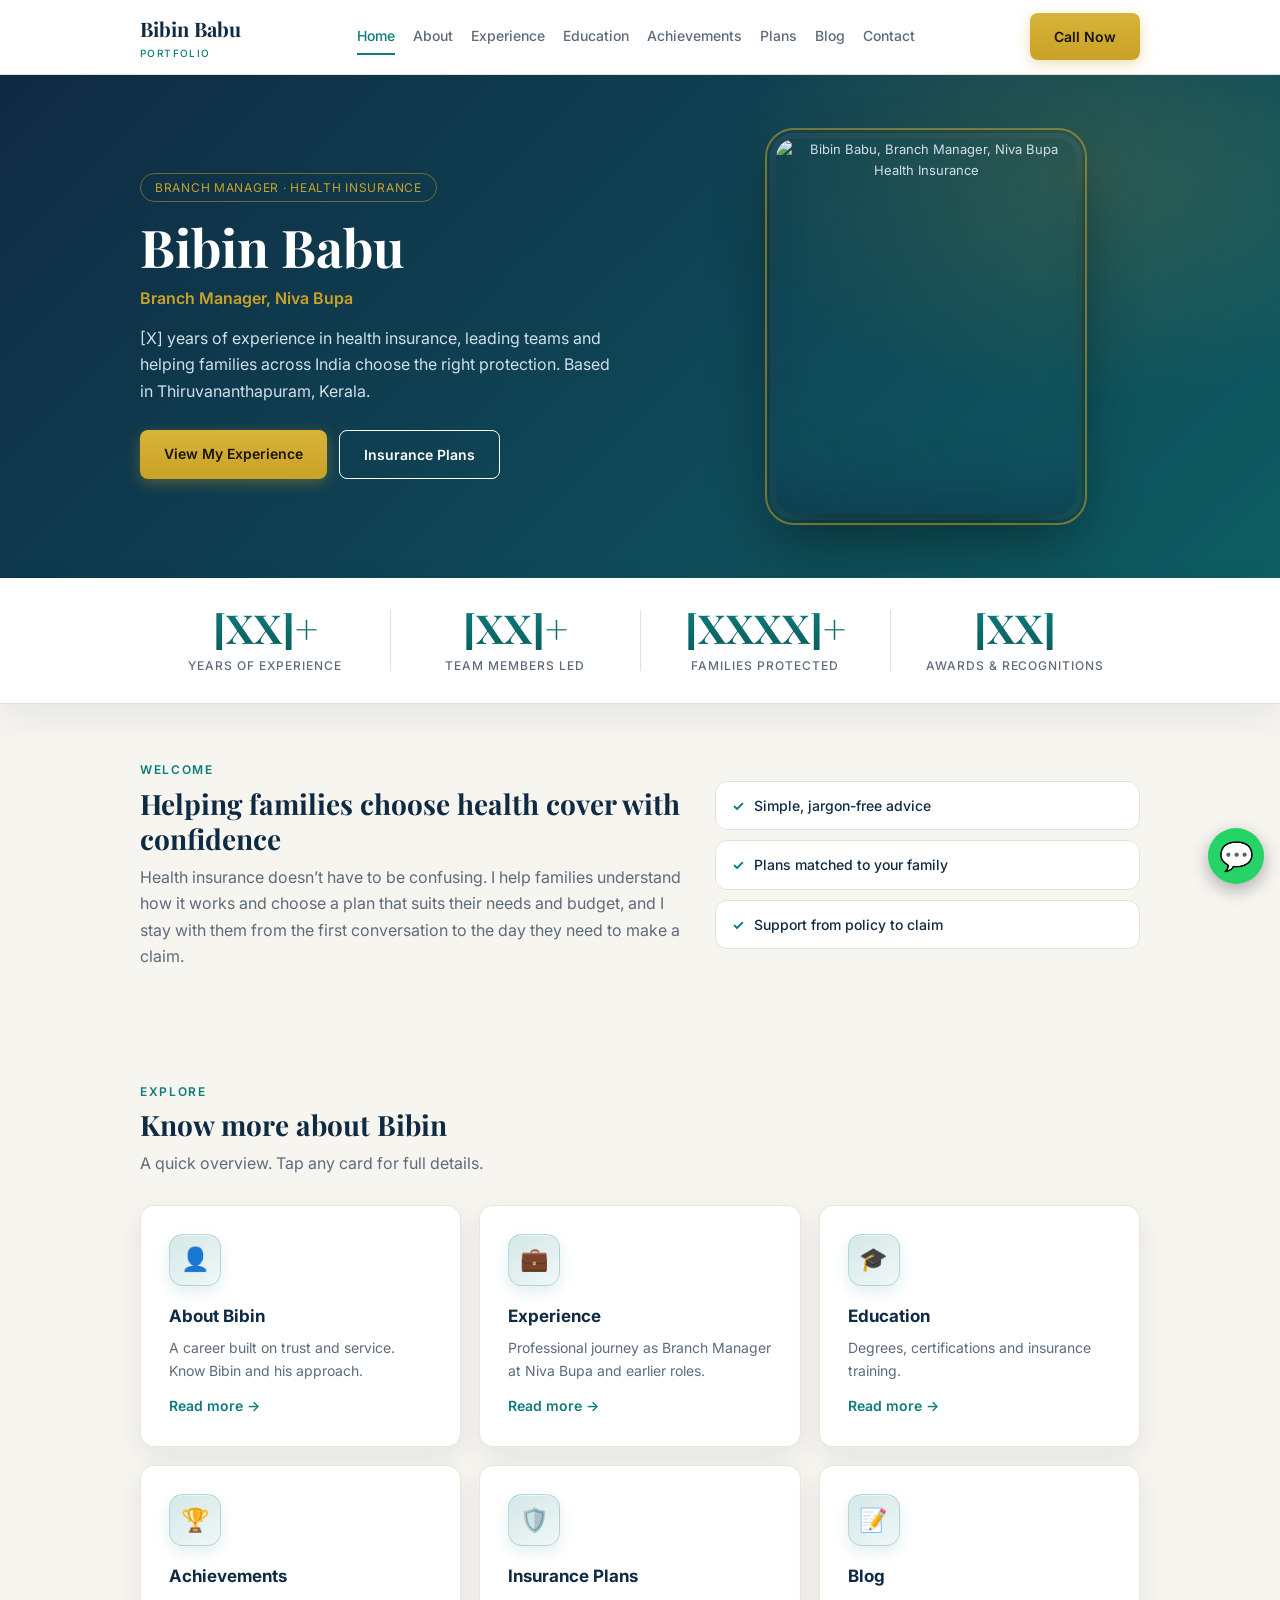
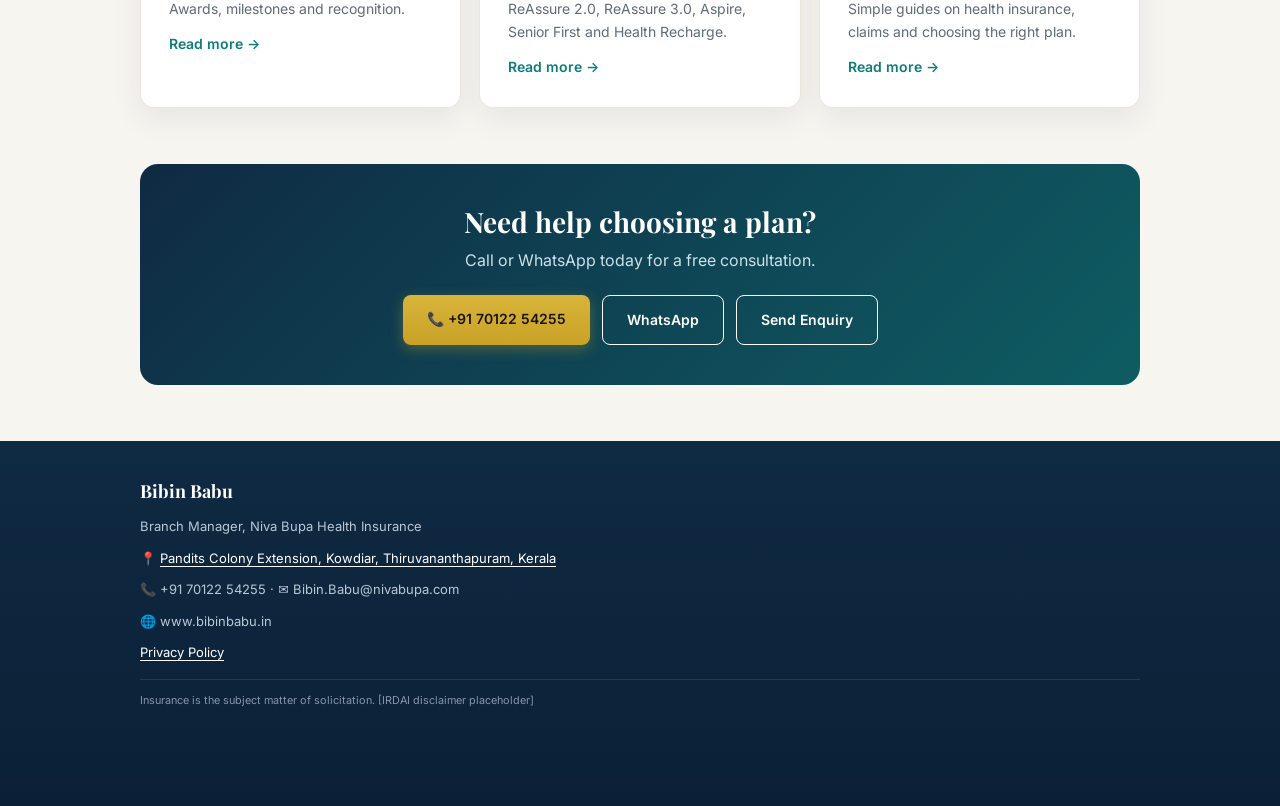
==== index.html @ 27deb4a5 "Upload updated Bibin Babu website files" ====
<!DOCTYPE html>
<html lang="en"><head><meta charset="utf-8">
<meta name="viewport" content="width=device-width, initial-scale=1, viewport-fit=cover">
<title>Bibin Babu – Branch Manager, Niva Bupa | Health Insurance Advisor</title><meta name="description" content="Bibin Babu, Branch Manager at Niva Bupa Health Insurance, Thiruvananthapuram. Serving clients across India."><link rel="canonical" href="https://bibinbabu.in/">
<meta property="og:title" content="Bibin Babu – Branch Manager, Niva Bupa | Health Insurance Advisor"><meta property="og:description" content="Bibin Babu, Branch Manager at Niva Bupa Health Insurance, Thiruvananthapuram. Serving clients across India."><meta property="og:url" content="https://bibinbabu.in/"><meta property="og:type" content="website">
<link rel="icon" href="data:image/svg+xml,%3Csvg xmlns='http://www.w3.org/2000/svg' viewBox='0 0 100 100'%3E%3Ctext y='.9em' font-size='90'%3E🏥%3C/text%3E%3C/svg%3E">
<link rel="stylesheet" href="https://fonts.googleapis.com/css2?family=Inter:wght@400;500;600&family=Playfair+Display:wght@600;700&display=swap">
<link rel="stylesheet" href="style.css"></head>
<body>
<header><div class="wrap">
<a class="logo" href="index.html">Bibin Babu<small>Portfolio</small></a>
<nav id="nav"><a class="on" href="index.html">Home</a><a href="about.html">About</a><a href="experience.html">Experience</a><a href="education.html">Education</a><a href="achievements.html">Achievements</a><a href="plans.html">Plans</a><a href="blog.html">Blog</a><a href="contact.html">Contact</a></nav>
<div class="hact"><a class="btn pri hcall" href="tel:+917012254255">Call Now</a><button class="burger" id="burger" aria-label="Menu" aria-expanded="false">☰</button></div>
</div></header>
<div class="hero" id="home"><div class="wrap">
<div>
<span class="tag">BRANCH MANAGER · HEALTH INSURANCE</span>
<h1>Bibin Babu</h1>
<div class="role">Branch Manager, Niva Bupa</div>
<p>[X] years of experience in health insurance, leading teams and helping families across India choose the right protection. Based in Thiruvananthapuram, Kerala.</p>
<div class="btns"><a class="btn pri" href="experience.html">View My Experience</a><a class="btn sec" href="plans.html">Insurance Plans</a></div>
</div>
<div class="photo real"><img src="image/bibin.jpg" alt="Bibin Babu, Branch Manager, Niva Bupa Health Insurance"></div>
</div></div>

<div class="stats"><div class="wrap">
<div class="stat"><b>[XX]+</b><span>Years of experience</span></div>
<div class="stat"><b>[XX]+</b><span>Team members led</span></div>
<div class="stat"><b>[XXXX]+</b><span>Families protected</span></div>
<div class="stat"><b>[XX]</b><span>Awards &amp; recognitions</span></div>
</div></div>

<section><div class="wrap"><div class="intro"><div><div class="eyebrow">Welcome</div><h2>Helping families choose health cover with confidence</h2>
<p style="color:var(--muted)">Health insurance doesn’t have to be confusing. I help families understand how it works and choose a plan that suits their needs and budget, and I stay with them from the first conversation to the day they need to make a claim.</p></div>
<div class="chips"><div>Simple, jargon-free advice</div><div>Plans matched to your family</div><div>Support from policy to claim</div></div></div></div></section>
<section><div class="wrap"><div class="eyebrow">Explore</div><h2>Know more about Bibin</h2><p class="sub">A quick overview. Tap any card for full details.</p>
<div class="grid g3"><a class="card tcard" href="about.html"><div class="ic">👤</div><h3>About Bibin</h3><p>A career built on trust and service. Know Bibin and his approach.</p><span class="more">Read more →</span></a>
<a class="card tcard" href="experience.html"><div class="ic">💼</div><h3>Experience</h3><p>Professional journey as Branch Manager at Niva Bupa and earlier roles.</p><span class="more">Read more →</span></a>
<a class="card tcard" href="education.html"><div class="ic">🎓</div><h3>Education</h3><p>Degrees, certifications and insurance training.</p><span class="more">Read more →</span></a>
<a class="card tcard" href="achievements.html"><div class="ic">🏆</div><h3>Achievements</h3><p>Awards, milestones and recognition.</p><span class="more">Read more →</span></a>
<a class="card tcard" href="plans.html"><div class="ic">🛡️</div><h3>Insurance Plans</h3><p>ReAssure 2.0, ReAssure 3.0, Aspire, Senior First and Health Recharge.</p><span class="more">Read more →</span></a>
<a class="card tcard" href="blog.html"><div class="ic">📝</div><h3>Blog</h3><p>Simple guides on health insurance, claims and choosing the right plan.</p><span class="more">Read more →</span></a>
</div></div></section>
<section style="padding-top:0"><div class="wrap"><div class="cta"><h2>Need help choosing a plan?</h2><p>Call or WhatsApp today for a free consultation.</p>
<div class="btns"><a class="btn pri" href="tel:+917012254255">📞 +91 70122 54255</a><a class="btn sec" href="https://wa.me/917012254255">WhatsApp</a><a class="btn sec" href="contact.html">Send Enquiry</a></div></div></div></section>
<footer><div class="wrap">
<b>Bibin Babu</b>
<span>Branch Manager, Niva Bupa Health Insurance</span>
<span>📍 <a href="https://www.google.com/maps/search/?api=1&amp;query=Pandits+Colony+Extension+Kowdiar+Thiruvananthapuram" target="_blank" rel="noopener">Pandits Colony Extension, Kowdiar, Thiruvananthapuram, Kerala</a></span>
<span>📞 +91 70122 54255 · ✉️ Bibin.Babu@nivabupa.com</span>
<span>🌐 www.bibinbabu.in</span>
<span><a href="privacy.html">Privacy Policy</a></span>
<small>Insurance is the subject matter of solicitation. [IRDAI disclaimer placeholder]</small>
</div></footer>

<a class="wa" href="https://wa.me/917012254255" aria-label="WhatsApp">💬</a>

<script src="script.js"></script>
</body></html>
---- style.css ----
:root{--bg:#f7f5f0;--surface:#fff;--text:#12263a;--muted:#5d6b7a;--navy:#0f2a43;--teal:#0e7c7b;--gold:#c9a227;--line:#e6e1d6;--head:#0f2a43;color-scheme:light;box-sizing:border-box;padding-top:env(safe-area-inset-top,0px);padding-bottom:env(safe-area-inset-bottom,0px)}
@media (prefers-color-scheme:dark){:root:not([data-theme="light"]){--bg:#0b1722;--surface:#122434;--text:#eaf0f5;--muted:#9fb0bf;--teal:#32b3b1;--line:#22384b;--head:#eaf0f5;color-scheme:dark}}
:root[data-theme="dark"]{--bg:#0b1722;--surface:#122434;--text:#eaf0f5;--muted:#9fb0bf;--teal:#32b3b1;--line:#22384b;--head:#eaf0f5;color-scheme:dark}
*{box-sizing:border-box;margin:0}
html{scroll-behavior:smooth;scroll-padding-top:110px}
body{background:var(--bg);color:var(--text);font-family:Inter,system-ui,sans-serif;line-height:1.65}
a{color:inherit;text-decoration:none}
.wrap{max-width:1040px;margin:0 auto;padding:0 20px}
header{position:sticky;top:env(safe-area-inset-top,0px);background:var(--surface);border-bottom:1px solid var(--line);z-index:5}
header .wrap{display:flex;align-items:center;justify-content:space-between;gap:14px;padding-top:12px;padding-bottom:12px;position:relative}
.logo{font-family:'Playfair Display',Georgia,serif;font-weight:700;font-size:20px;color:var(--head)}
.logo small{display:block;font-family:Inter,sans-serif;font-weight:500;font-size:10px;letter-spacing:.14em;text-transform:uppercase;color:var(--teal)}
nav{display:flex;gap:24px;font-size:14px;font-weight:500;color:var(--muted)}
nav a{padding:6px 0;border-bottom:2px solid transparent}
nav a:hover,nav a.on{color:var(--teal);border-color:var(--teal)}
.hact{display:flex;align-items:center;gap:10px}
.hcall{padding:10px 18px}
.burger{display:none;background:none;border:1.5px solid var(--line);border-radius:8px;width:42px;height:42px;font-size:20px;line-height:1;color:var(--head);cursor:pointer}
@media(max-width:860px){.burger{display:block}.hcall{padding:9px 14px}nav{display:none;position:absolute;left:0;right:0;top:100%;flex-direction:column;gap:0;background:var(--surface);border-bottom:1px solid var(--line);padding:4px 20px 12px;box-shadow:0 12px 20px rgba(0,0,0,.12)}nav.open{display:flex}nav a{padding:13px 0;border-bottom:1px solid var(--line)}nav a:last-child{border-bottom:0}}
.btn{display:inline-block;padding:12px 24px;border-radius:8px;font-weight:600;font-size:14px}
.pri{background:var(--gold);color:#1a1405}
.sec{border:1.5px solid currentColor}
.hero{background:linear-gradient(135deg,#0f2a43 0%,#0e5d63 100%);color:#fff;padding:64px 0}
.hero .wrap{display:grid;gap:36px;align-items:center}
@media(min-width:780px){.hero .wrap{grid-template-columns:1.25fr 1fr}}
.tag{display:inline-block;color:var(--gold);border:1px solid rgba(201,162,39,.5);padding:4px 14px;border-radius:999px;font-size:12px;letter-spacing:.06em;margin-bottom:16px}
h1{font-family:'Playfair Display',Georgia,serif;font-size:clamp(32px,6vw,52px);line-height:1.12;margin-bottom:8px}
.role{color:var(--gold);font-weight:600;margin-bottom:14px}
.hero p{color:#cfe0ea;margin-bottom:26px;max-width:480px}
.btns{display:flex;gap:12px;flex-wrap:wrap}
.hero .sec{color:#fff}
.photo{aspect-ratio:4/5;max-width:300px;width:100%;margin:auto;border-radius:18px;background:rgba(255,255,255,.08);border:1.5px dashed rgba(255,255,255,.4);display:grid;place-items:center;text-align:center;font-size:13px;color:#cfe0ea}
.stats{background:var(--surface);border-bottom:1px solid var(--line)}
.stats .wrap{display:grid;grid-template-columns:repeat(2,1fr)}
@media(min-width:700px){.stats .wrap{grid-template-columns:repeat(4,1fr)}}
.stat{padding:22px 10px;text-align:center}
.stat b{display:block;font-family:'Playfair Display',Georgia,serif;font-size:28px;color:var(--teal)}
.stat span{font-size:12px;color:var(--muted)}
section{padding:56px 0}
.alt{background:var(--surface);border-top:1px solid var(--line);border-bottom:1px solid var(--line)}
.eyebrow{font-size:12px;font-weight:600;letter-spacing:.14em;text-transform:uppercase;color:var(--teal);margin-bottom:6px}
h2{font-family:'Playfair Display',Georgia,serif;font-size:28px;color:var(--head);margin-bottom:8px;line-height:1.25}
.sub{color:var(--muted);max-width:560px;margin-bottom:28px}
.grid{display:grid;gap:18px}
@media(min-width:680px){.g3{grid-template-columns:repeat(3,1fr)}.g2{grid-template-columns:1fr 1fr}}
.card{background:var(--surface);border:1px solid var(--line);border-radius:14px;padding:26px;position:relative}
.alt .card{background:var(--bg)}
.card h3{font-size:17px;margin-bottom:8px;color:var(--head)}
.card p,.card li{font-size:14px;color:var(--muted)}
.card ul{list-style:none;padding:0;margin:12px 0 20px}
.card li{padding:5px 0 5px 24px;position:relative}
.card li:before{content:"✓";position:absolute;left:0;color:var(--teal);font-weight:700}
.ic{width:46px;height:46px;border-radius:12px;background:rgba(14,124,123,.12);display:grid;place-items:center;font-size:22px;margin-bottom:14px}
.about{display:grid;gap:28px;align-items:start}
@media(min-width:780px){.about{grid-template-columns:1.4fr 1fr}}
.facts{background:var(--surface);border:1px solid var(--line);border-radius:14px;padding:8px 22px}
.facts div{display:flex;justify-content:space-between;gap:14px;padding:12px 0;border-bottom:1px solid var(--line);font-size:14px}
.facts div:last-child{border:0}
.facts span{color:var(--muted)}
.facts b{text-align:right;color:var(--head);font-weight:600}
.tl{border-left:2px solid var(--line);padding-left:26px;display:grid;gap:22px}
.tl .it{position:relative}
.tl .it:before{content:"";position:absolute;left:-34px;top:6px;width:14px;height:14px;border-radius:50%;background:var(--teal);border:3px solid var(--bg)}
.alt .tl .it:before{border-color:var(--surface)}
.tl .yr{font-size:12px;font-weight:600;color:var(--teal);letter-spacing:.06em}
.tl h3{font-size:17px;color:var(--head)}
.tl p{font-size:14px;color:var(--muted)}
.feat{border:2px solid var(--gold)}
.pc{padding:0;overflow:hidden;display:flex;flex-direction:column}.pc img{width:100%;display:block;border-bottom:1px solid var(--line)}.pc .pb{padding:20px 22px 24px;flex:1;display:flex;flex-direction:column}
.cgrid{display:grid;gap:22px;align-items:start}@media(min-width:800px){.cgrid{grid-template-columns:1fr 1.15fr}}
.ci{display:flex;gap:14px;align-items:flex-start;padding:15px 0;border-bottom:1px solid var(--line)}.ci:last-child{border:0}
.ci .ic{margin:0;flex:none}.ci b{display:block;color:var(--head);font-size:14px}.ci a,.ci span{font-size:14px;color:var(--muted);word-break:break-word}
.fm label{display:block;font-size:13px;font-weight:600;color:var(--head);margin:14px 0 6px}
.fm input,.fm select,.fm textarea{width:100%;padding:12px 14px;border:1px solid var(--line);border-radius:8px;background:var(--bg);color:var(--text);font:inherit;font-size:14px}
.fm textarea{min-height:90px;resize:vertical}
.fm .btns{margin-top:20px}.fm .btns button{border:0;cursor:pointer;font-family:inherit}.fm .btns .sec{background:none;color:var(--teal)}
.note{font-size:12px;color:var(--muted);margin-top:12px}
.acard{padding:14px 14px 22px}
.acard h3,.acard p{padding:0 8px}
.ph{aspect-ratio:4/3;border-radius:10px;background:rgba(14,124,123,.08);border:1.5px dashed var(--teal);display:grid;place-items:center;text-align:center;font-size:12px;color:var(--muted);margin-bottom:14px}
.ph b{display:block;font-size:26px}
.acard .yr{display:inline-block;margin:0 8px 6px;font-size:11px;font-weight:600;letter-spacing:.06em;color:#1a1405;background:var(--gold);padding:2px 10px;border-radius:999px}
.badge{position:absolute;top:-12px;left:22px;background:var(--gold);color:#1a1405;font-size:11px;font-weight:600;padding:3px 12px;border-radius:999px}
.cta{background:linear-gradient(135deg,#0f2a43,#0e5d63);color:#fff;border-radius:18px;padding:40px 26px;text-align:center}
.cta h2{color:#fff}
.cta p{color:#cfe0ea;margin-bottom:22px}
.cta .btns{justify-content:center}
.cta .sec{color:#fff}
footer{background:var(--navy);color:#b9c8d6;padding:36px 0 96px;font-size:13px}
footer .wrap{display:grid;gap:10px}
footer b{color:#fff;font-family:'Playfair Display',Georgia,serif;font-size:18px}
footer small{opacity:.7;border-top:1px solid rgba(255,255,255,.15);padding-top:12px;margin-top:6px}
.wa{position:fixed;right:16px;bottom:calc(16px + env(safe-area-inset-bottom,0px));background:#25d366;color:#fff;width:56px;height:56px;border-radius:50%;display:grid;place-items:center;font-size:28px;box-shadow:0 6px 18px rgba(0,0,0,.3);z-index:6}

.page-head{background:linear-gradient(135deg,#0f2a43,#0e5d63);color:#fff;padding:44px 0}
.page-head h1{font-size:clamp(28px,5vw,40px);margin:0}
.crumb{font-size:13px;color:#cfe0ea;margin-bottom:8px}.crumb a{color:var(--gold)}
.tcard{display:block;transition:.2s}.tcard:hover{border-color:var(--teal);transform:translateY(-3px)}
.tcard .more{display:inline-block;margin-top:12px;font-weight:600;color:var(--teal);font-size:14px}
.pc{text-align:left}

nav{gap:18px}
.photo.real{border:0;background:none;overflow:hidden}
.photo.real img{width:100%;height:100%;object-fit:cover;object-position:50% 12%;border-radius:18px;display:block}
.intro{display:grid;gap:22px;align-items:center}@media(min-width:800px){.intro{grid-template-columns:1.3fr 1fr}}
.chips{display:grid;gap:10px}.chips div{background:var(--surface);border:1px solid var(--line);border-radius:12px;padding:12px 16px;font-size:14px;font-weight:500;color:var(--head)}
.chips div:before{content:"✓";color:var(--teal);font-weight:700;margin-right:10px}
.g4{grid-template-columns:1fr}@media(min-width:560px){.g4{grid-template-columns:1fr 1fr}}@media(min-width:960px){.g4{grid-template-columns:repeat(4,1fr)}}
.aimg{width:100%;aspect-ratio:4/5;object-fit:cover;object-position:50% 10%;border-radius:16px;display:block;margin-bottom:16px}
.ptxt p{color:var(--muted);margin-bottom:14px}
.fcol{display:flex;flex-direction:column}
.pc .pb .btn,.fcol>.btn{margin-top:auto;align-self:flex-start}
.pfor{display:inline-block;font-size:12px;font-weight:600;color:var(--teal);background:rgba(14,124,123,.1);padding:3px 10px;border-radius:999px;margin-bottom:10px;align-self:flex-start}
.pd{font-size:14px;color:var(--muted);margin-bottom:6px}
.dt{margin:0 0 16px;border-top:1px solid var(--line);padding-top:10px}
.dt summary{cursor:pointer;font-weight:600;color:var(--teal);font-size:14px}
.dt dl{margin:8px 0 0}.dt dt{font-weight:600;color:var(--head);font-size:13px;margin-top:10px}.dt dd{margin:2px 0 0;font-size:13px;color:var(--muted)}
.disc{font-size:12px;color:var(--muted);margin-top:22px;max-width:760px}
.bcard .tg{font-size:11px;letter-spacing:.1em;text-transform:uppercase;color:var(--teal);font-weight:600;margin-bottom:6px;display:block}
.soon{opacity:.62}.soon .more{color:var(--muted)}
.post{max-width:740px;margin:0 auto}.post h2{font-size:22px;margin:28px 0 8px}.post p{color:var(--muted);margin-bottom:14px}
.post ul{padding-left:20px;margin:0 0 14px;color:var(--muted)}.post li{margin-bottom:6px}
.meta{font-size:13px;color:var(--muted);margin-bottom:22px}
.note2{font-size:12px;color:var(--muted);border-top:1px solid var(--line);padding-top:14px;margin-top:26px}

/* ---- motion ---- */
html{scroll-behavior:smooth}
body{animation:pgin .6s ease both}
@keyframes pgin{from{opacity:0}to{opacity:1}}
.rv{opacity:0;transform:translateY(24px);transition:opacity .7s cubic-bezier(.2,.7,.2,1),transform .7s cubic-bezier(.2,.7,.2,1);transition-delay:var(--d,0s)}
.rv.in{opacity:1;transform:none}
.hero h1,.hero .role,.hero .intro,.hero .btns,.hero .chips{animation:up .8s cubic-bezier(.2,.7,.2,1) both}
.hero .role{animation-delay:.1s}.hero .intro{animation-delay:.2s}.hero .btns{animation-delay:.3s}.hero .chips{animation-delay:.4s}
.hero .photo{animation:zin 1s cubic-bezier(.2,.7,.2,1) .2s both}
@keyframes up{from{opacity:0;transform:translateY(22px)}to{opacity:1;transform:none}}
@keyframes zin{from{opacity:0;transform:scale(.94)}to{opacity:1;transform:none}}
.card{transition:transform .35s ease,box-shadow .35s ease}
.card:hover{transform:translateY(-6px);box-shadow:0 18px 40px rgba(11,37,69,.12)}
.btn{transition:transform .25s ease,box-shadow .25s ease,background-color .25s ease}
.btn:hover{transform:translateY(-2px);box-shadow:0 8px 20px rgba(11,37,69,.18)}
.btn:active{transform:translateY(0)}
nav a{transition:color .25s ease}
.pc img,.aimg{transition:transform .6s ease}.pc:hover img{transform:scale(1.04)}.pc{overflow:hidden}
header{transition:box-shadow .3s ease}header.sc{box-shadow:0 6px 24px rgba(11,37,69,.12)}
.wa{animation:wap 2.6s ease-in-out infinite;transition:transform .25s ease}.wa:hover{transform:scale(1.1)}
@keyframes wap{0%,100%{box-shadow:0 0 0 0 rgba(37,211,102,.5)}60%{box-shadow:0 0 0 16px rgba(37,211,102,0)}}
.mapbox{display:grid;gap:18px;margin-top:24px;padding:0;overflow:hidden}
.mapbox>div{padding:22px 22px 0}.mapbox p{color:var(--muted);margin:6px 0 14px}
.mapbox iframe{width:100%;height:320px;border:0;display:block}
@media(min-width:800px){.mapbox{grid-template-columns:1fr 2fr}.mapbox>div{padding:28px}}
footer a{color:#fff;text-decoration:underline;text-underline-offset:3px}
@media(prefers-reduced-motion:reduce){*,*::before,*::after{animation:none!important;transition:none!important}.rv{opacity:1;transform:none}html{scroll-behavior:auto}}

/* ---- premium polish ---- */
:root{--teal-d:#0a5f5e;--gold-s:rgba(201,162,39,.55);--sh:0 10px 30px rgba(15,42,67,.08);--sh2:0 22px 50px rgba(15,42,67,.16)}
@media (prefers-color-scheme:dark){:root:not([data-theme="light"]){--sh:0 10px 30px rgba(0,0,0,.35);--sh2:0 22px 50px rgba(0,0,0,.5)}}
body{background:radial-gradient(900px 420px at 100% -80px,rgba(14,124,123,.07),transparent 70%),var(--bg)}
.hero{background:radial-gradient(520px 320px at 85% 20%,rgba(201,162,39,.16),transparent 70%),linear-gradient(135deg,#0f2a43 0%,#0e5d63 100%)}
.page-head{background:radial-gradient(420px 220px at 90% 0,rgba(201,162,39,.18),transparent 70%),linear-gradient(135deg,#0f2a43,#0e5d63)}
.eyebrow{color:var(--teal);font-weight:600;letter-spacing:.14em}
.btn.pri{background:linear-gradient(180deg,#d8b43a,var(--gold));box-shadow:0 4px 14px rgba(201,162,39,.35)}
.btn.pri:hover{box-shadow:0 10px 24px rgba(201,162,39,.45)}
.card{box-shadow:var(--sh);border-color:color-mix(in srgb,var(--line) 80%,transparent)}
.card:hover{box-shadow:var(--sh2);border-color:var(--gold-s)}
/* icon boxes */
.ic{width:52px;height:52px;border-radius:14px;margin-bottom:16px;font-size:23px;background:linear-gradient(145deg,rgba(14,124,123,.18),rgba(14,124,123,.06));border:1px solid rgba(14,124,123,.22);box-shadow:inset 0 1px 0 rgba(255,255,255,.5),0 6px 14px rgba(14,124,123,.12);transition:transform .35s ease,box-shadow .35s ease,background .35s ease}
.card:hover .ic,.ci:hover .ic{transform:translateY(-3px) scale(1.06);background:linear-gradient(145deg,rgba(201,162,39,.28),rgba(14,124,123,.12));box-shadow:0 12px 22px rgba(14,124,123,.2)}
.tcard{padding:28px}.tcard h3{margin-bottom:6px}
.tcard .more{transition:letter-spacing .3s ease,color .3s ease}.tcard:hover .more{letter-spacing:.03em;color:var(--teal-d)}
/* stats */
.stats{box-shadow:0 14px 34px rgba(15,42,67,.07);position:relative;z-index:1}
.stat{position:relative;padding:28px 10px}
.stat+.stat:before{content:"";position:absolute;left:0;top:26%;height:48%;width:1px;background:var(--line)}
.stat b{font-size:clamp(30px,5vw,40px);line-height:1.1;font-variant-numeric:tabular-nums;background:linear-gradient(180deg,var(--teal),var(--teal-d));-webkit-background-clip:text;background-clip:text;color:transparent}
.stat span{display:block;margin-top:6px;font-size:12px;letter-spacing:.08em;text-transform:uppercase;font-weight:500}
@media(max-width:699px){.stat:nth-child(3):before{display:none}}
/* images */
.photo.real{position:relative;outline:2px solid var(--gold-s);outline-offset:9px;border-radius:18px;box-shadow:0 26px 60px rgba(0,0,0,.4),0 0 0 6px rgba(255,255,255,.06)}
.photo.real:after{content:"";position:absolute;inset:0;border-radius:18px;box-shadow:inset 0 -60px 60px -40px rgba(15,42,67,.45);pointer-events:none}
.photo.real img{transition:transform 1.2s ease}.photo.real:hover img{transform:scale(1.04)}
.aimg{border-radius:18px;box-shadow:var(--sh2);outline:2px solid var(--gold-s);outline-offset:8px;margin:8px 0 26px}
.pc img{border-bottom:3px solid var(--gold-s)}
/* contact */
.qa{display:grid;gap:14px;margin:6px 0 34px}@media(min-width:700px){.qa{grid-template-columns:repeat(3,1fr)}}
.qb{display:grid;grid-template-columns:auto 1fr;column-gap:14px;align-items:center;padding:18px 20px;background:var(--surface);border:1px solid var(--line);border-radius:14px;box-shadow:var(--sh);transition:transform .3s ease,box-shadow .3s ease,border-color .3s ease}
.qb span{grid-row:span 2;width:48px;height:48px;border-radius:13px;display:grid;place-items:center;font-size:22px;background:linear-gradient(145deg,rgba(14,124,123,.2),rgba(14,124,123,.06));border:1px solid rgba(14,124,123,.22)}
.qb b{color:var(--head);font-size:15px;align-self:end}.qb small{color:var(--muted);font-size:13px}
.qb:hover{transform:translateY(-4px);box-shadow:var(--sh2);border-color:var(--gold-s)}
.cgrid>.card:first-child{padding:10px 26px}
.ci{padding:18px 0;transition:padding-left .3s ease}.ci:hover{padding-left:6px}
.ci .ic{width:44px;height:44px;font-size:20px;margin:0}
.ci a{color:var(--teal);font-weight:500}.ci a:hover{text-decoration:underline;text-underline-offset:3px}
.fm{border-top:4px solid var(--gold);padding:30px}
.fm h3{font-family:'Playfair Display',Georgia,serif;font-size:22px;margin-bottom:4px}
.fm input,.fm select,.fm textarea{border-radius:10px;padding:13px 15px;transition:border-color .25s ease,box-shadow .25s ease,background .25s ease}
.fm input:focus,.fm select:focus,.fm textarea:focus{outline:0;border-color:var(--teal);box-shadow:0 0 0 4px rgba(14,124,123,.15);background:var(--surface)}
.fm .btns .pri{padding:13px 26px}.fm .note{margin-top:14px}
.mapbox{box-shadow:var(--sh)}
footer{background:linear-gradient(180deg,#0f2a43,#0b2036)}
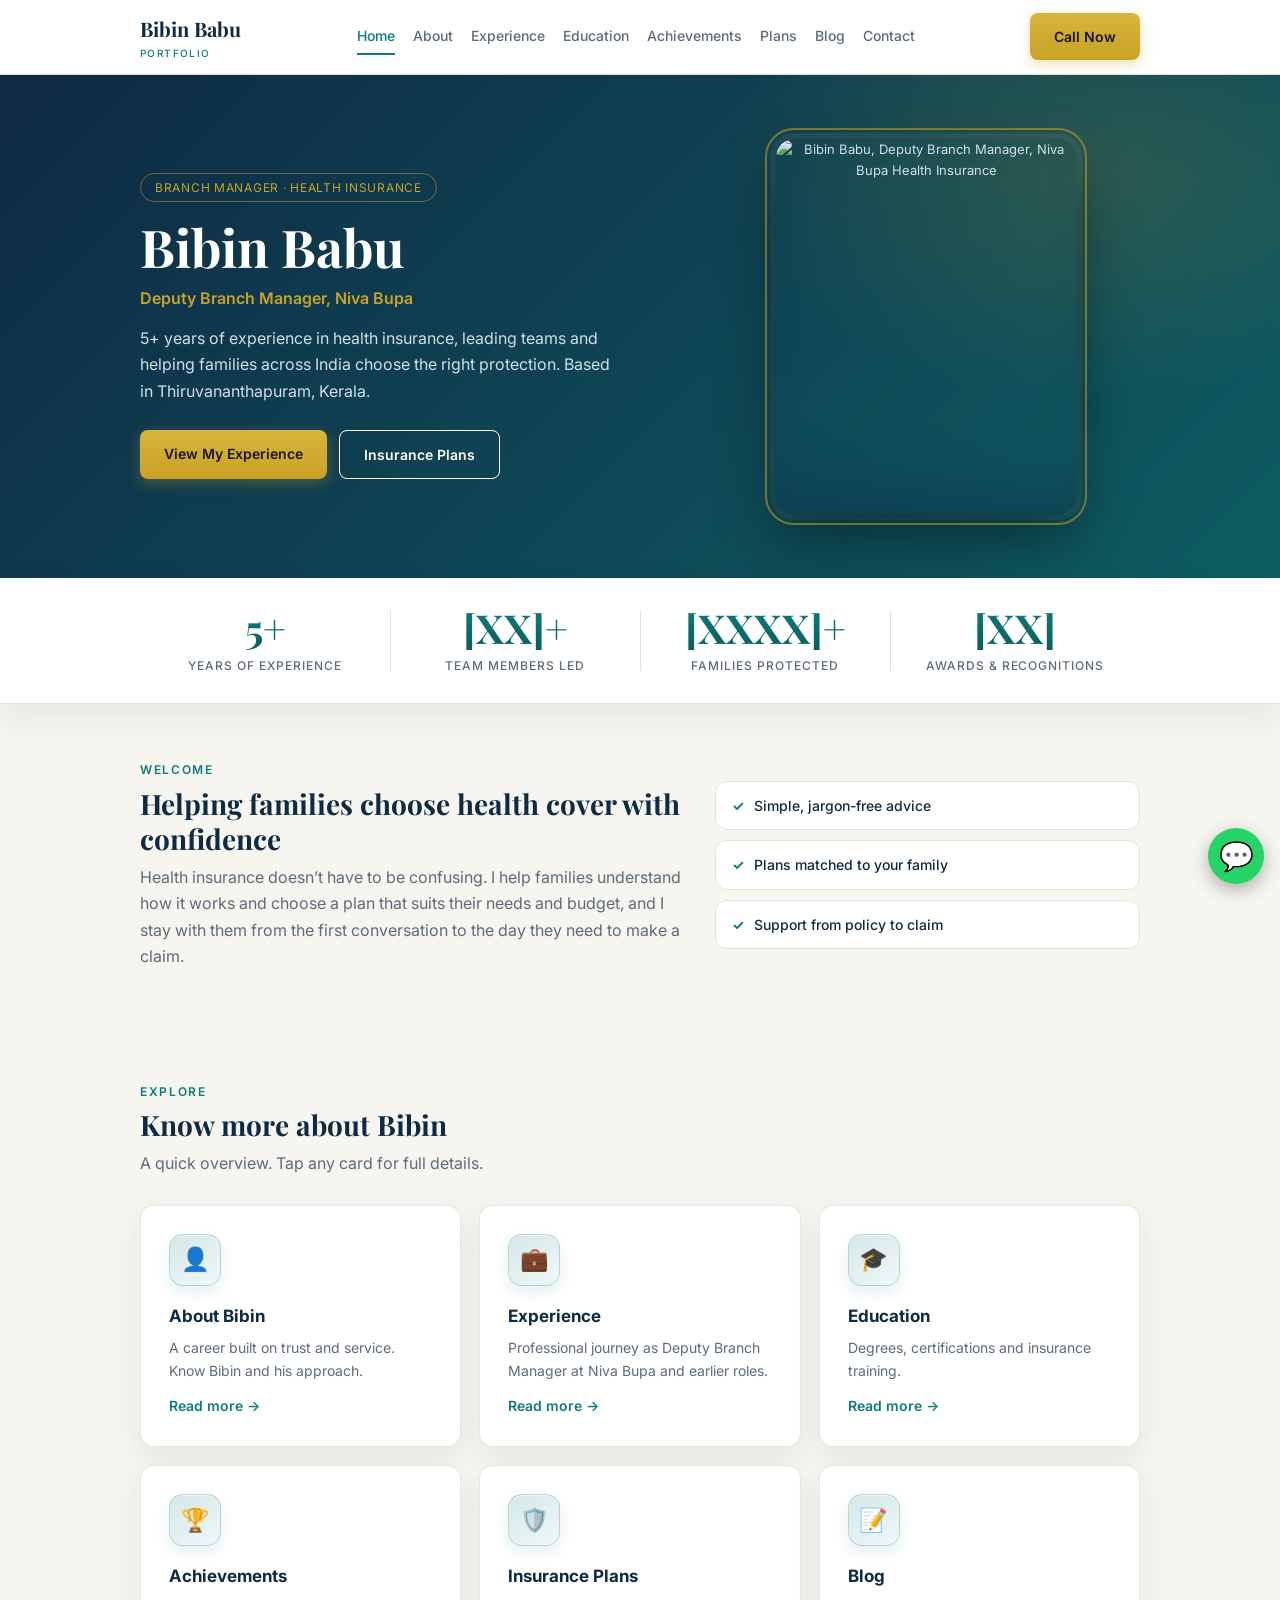
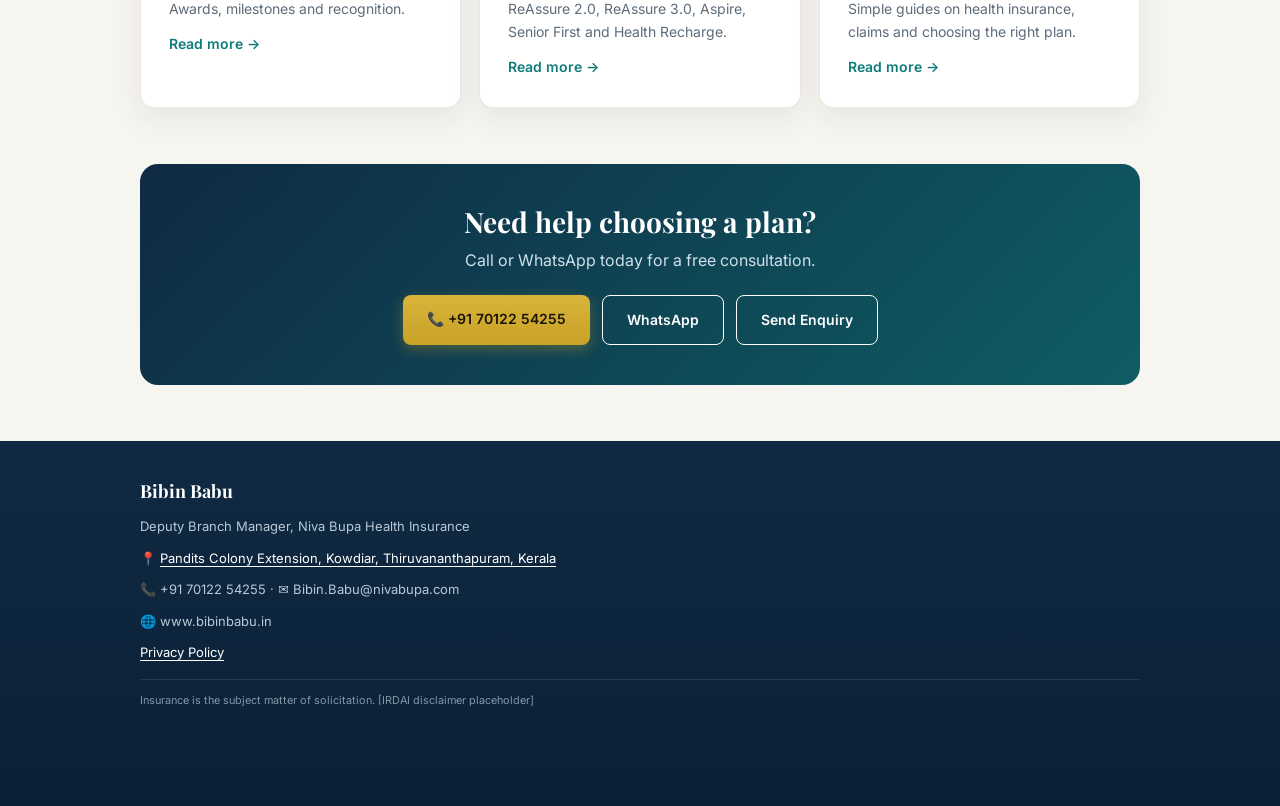
==== commit 6271265e: "Add files via upload" ====
--- a/index.html
+++ b/index.html
@@ -1,8 +1,8 @@
 <!DOCTYPE html>
 <html lang="en"><head><meta charset="utf-8">
 <meta name="viewport" content="width=device-width, initial-scale=1, viewport-fit=cover">
-<title>Bibin Babu – Branch Manager, Niva Bupa | Health Insurance Advisor</title><meta name="description" content="Bibin Babu, Branch Manager at Niva Bupa Health Insurance, Thiruvananthapuram. Serving clients across India."><link rel="canonical" href="https://bibinbabu.in/">
-<meta property="og:title" content="Bibin Babu – Branch Manager, Niva Bupa | Health Insurance Advisor"><meta property="og:description" content="Bibin Babu, Branch Manager at Niva Bupa Health Insurance, Thiruvananthapuram. Serving clients across India."><meta property="og:url" content="https://bibinbabu.in/"><meta property="og:type" content="website">
+<title>Bibin Babu – Deputy Branch Manager, Niva Bupa | Health Insurance Advisor</title><meta name="description" content="Bibin Babu, Deputy Branch Manager at Niva Bupa Health Insurance, Thiruvananthapuram. Serving clients across India."><link rel="canonical" href="https://bibinbabu.in/">
+<meta property="og:title" content="Bibin Babu – Deputy Branch Manager, Niva Bupa | Health Insurance Advisor"><meta property="og:description" content="Bibin Babu, Deputy Branch Manager at Niva Bupa Health Insurance, Thiruvananthapuram. Serving clients across India."><meta property="og:url" content="https://bibinbabu.in/"><meta property="og:type" content="website">
 <link rel="icon" href="data:image/svg+xml,%3Csvg xmlns='http://www.w3.org/2000/svg' viewBox='0 0 100 100'%3E%3Ctext y='.9em' font-size='90'%3E🏥%3C/text%3E%3C/svg%3E">
 <link rel="stylesheet" href="https://fonts.googleapis.com/css2?family=Inter:wght@400;500;600&family=Playfair+Display:wght@600;700&display=swap">
 <link rel="stylesheet" href="style.css"></head>
@@ -16,15 +16,15 @@
 <div>
 <span class="tag">BRANCH MANAGER · HEALTH INSURANCE</span>
 <h1>Bibin Babu</h1>
-<div class="role">Branch Manager, Niva Bupa</div>
-<p>[X] years of experience in health insurance, leading teams and helping families across India choose the right protection. Based in Thiruvananthapuram, Kerala.</p>
+<div class="role">Deputy Branch Manager, Niva Bupa</div>
+<p>5+ years of experience in health insurance, leading teams and helping families across India choose the right protection. Based in Thiruvananthapuram, Kerala.</p>
 <div class="btns"><a class="btn pri" href="experience.html">View My Experience</a><a class="btn sec" href="plans.html">Insurance Plans</a></div>
 </div>
-<div class="photo real"><img src="image/bibin.jpg" alt="Bibin Babu, Branch Manager, Niva Bupa Health Insurance"></div>
+<div class="photo real"><img src="image/bibin.jpg" alt="Bibin Babu, Deputy Branch Manager, Niva Bupa Health Insurance"></div>
 </div></div>
 
 <div class="stats"><div class="wrap">
-<div class="stat"><b>[XX]+</b><span>Years of experience</span></div>
+<div class="stat"><b>5+</b><span>Years of experience</span></div>
 <div class="stat"><b>[XX]+</b><span>Team members led</span></div>
 <div class="stat"><b>[XXXX]+</b><span>Families protected</span></div>
 <div class="stat"><b>[XX]</b><span>Awards &amp; recognitions</span></div>
@@ -35,7 +35,7 @@
 <div class="chips"><div>Simple, jargon-free advice</div><div>Plans matched to your family</div><div>Support from policy to claim</div></div></div></div></section>
 <section><div class="wrap"><div class="eyebrow">Explore</div><h2>Know more about Bibin</h2><p class="sub">A quick overview. Tap any card for full details.</p>
 <div class="grid g3"><a class="card tcard" href="about.html"><div class="ic">👤</div><h3>About Bibin</h3><p>A career built on trust and service. Know Bibin and his approach.</p><span class="more">Read more →</span></a>
-<a class="card tcard" href="experience.html"><div class="ic">💼</div><h3>Experience</h3><p>Professional journey as Branch Manager at Niva Bupa and earlier roles.</p><span class="more">Read more →</span></a>
+<a class="card tcard" href="experience.html"><div class="ic">💼</div><h3>Experience</h3><p>Professional journey as Deputy Branch Manager at Niva Bupa and earlier roles.</p><span class="more">Read more →</span></a>
 <a class="card tcard" href="education.html"><div class="ic">🎓</div><h3>Education</h3><p>Degrees, certifications and insurance training.</p><span class="more">Read more →</span></a>
 <a class="card tcard" href="achievements.html"><div class="ic">🏆</div><h3>Achievements</h3><p>Awards, milestones and recognition.</p><span class="more">Read more →</span></a>
 <a class="card tcard" href="plans.html"><div class="ic">🛡️</div><h3>Insurance Plans</h3><p>ReAssure 2.0, ReAssure 3.0, Aspire, Senior First and Health Recharge.</p><span class="more">Read more →</span></a>
@@ -45,7 +45,7 @@
 <div class="btns"><a class="btn pri" href="tel:+917012254255">📞 +91 70122 54255</a><a class="btn sec" href="https://wa.me/917012254255">WhatsApp</a><a class="btn sec" href="contact.html">Send Enquiry</a></div></div></div></section>
 <footer><div class="wrap">
 <b>Bibin Babu</b>
-<span>Branch Manager, Niva Bupa Health Insurance</span>
+<span>Deputy Branch Manager, Niva Bupa Health Insurance</span>
 <span>📍 <a href="https://www.google.com/maps/search/?api=1&amp;query=Pandits+Colony+Extension+Kowdiar+Thiruvananthapuram" target="_blank" rel="noopener">Pandits Colony Extension, Kowdiar, Thiruvananthapuram, Kerala</a></span>
 <span>📞 +91 70122 54255 · ✉️ Bibin.Babu@nivabupa.com</span>
 <span>🌐 www.bibinbabu.in</span>
